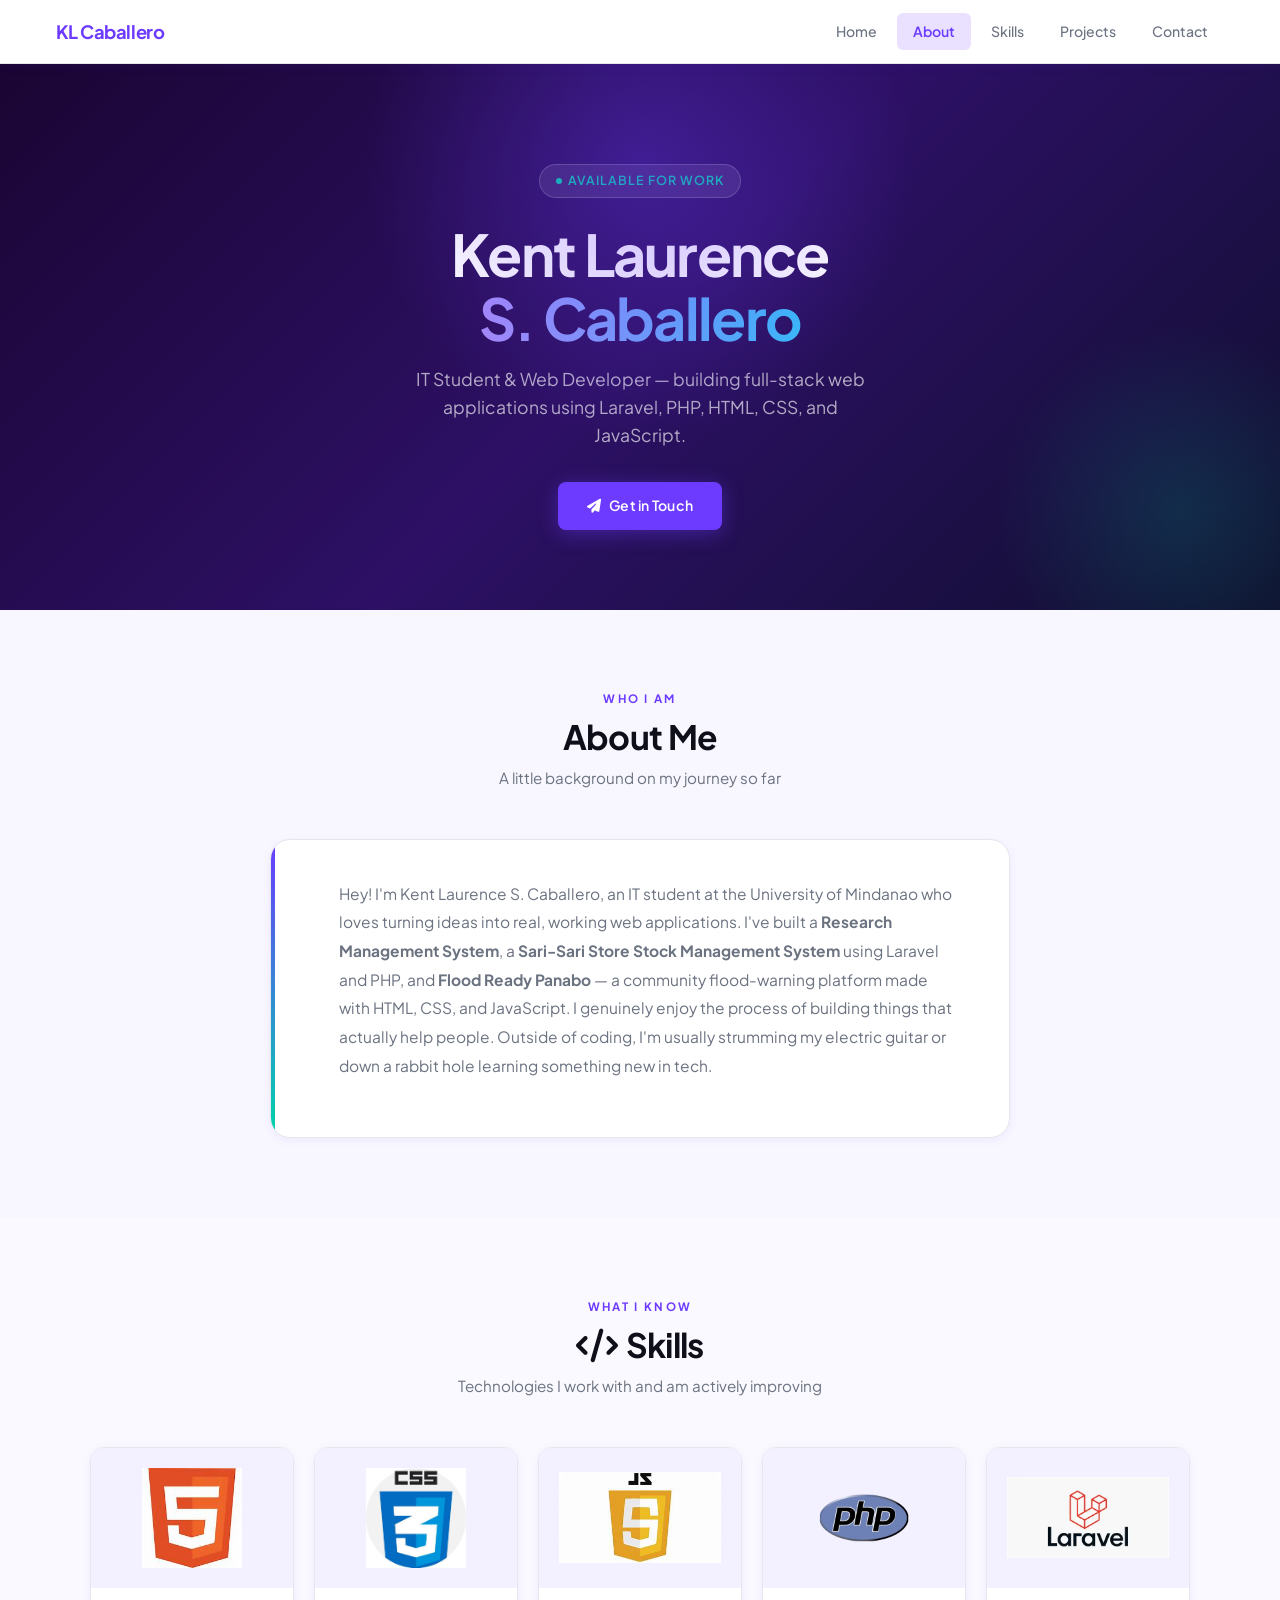
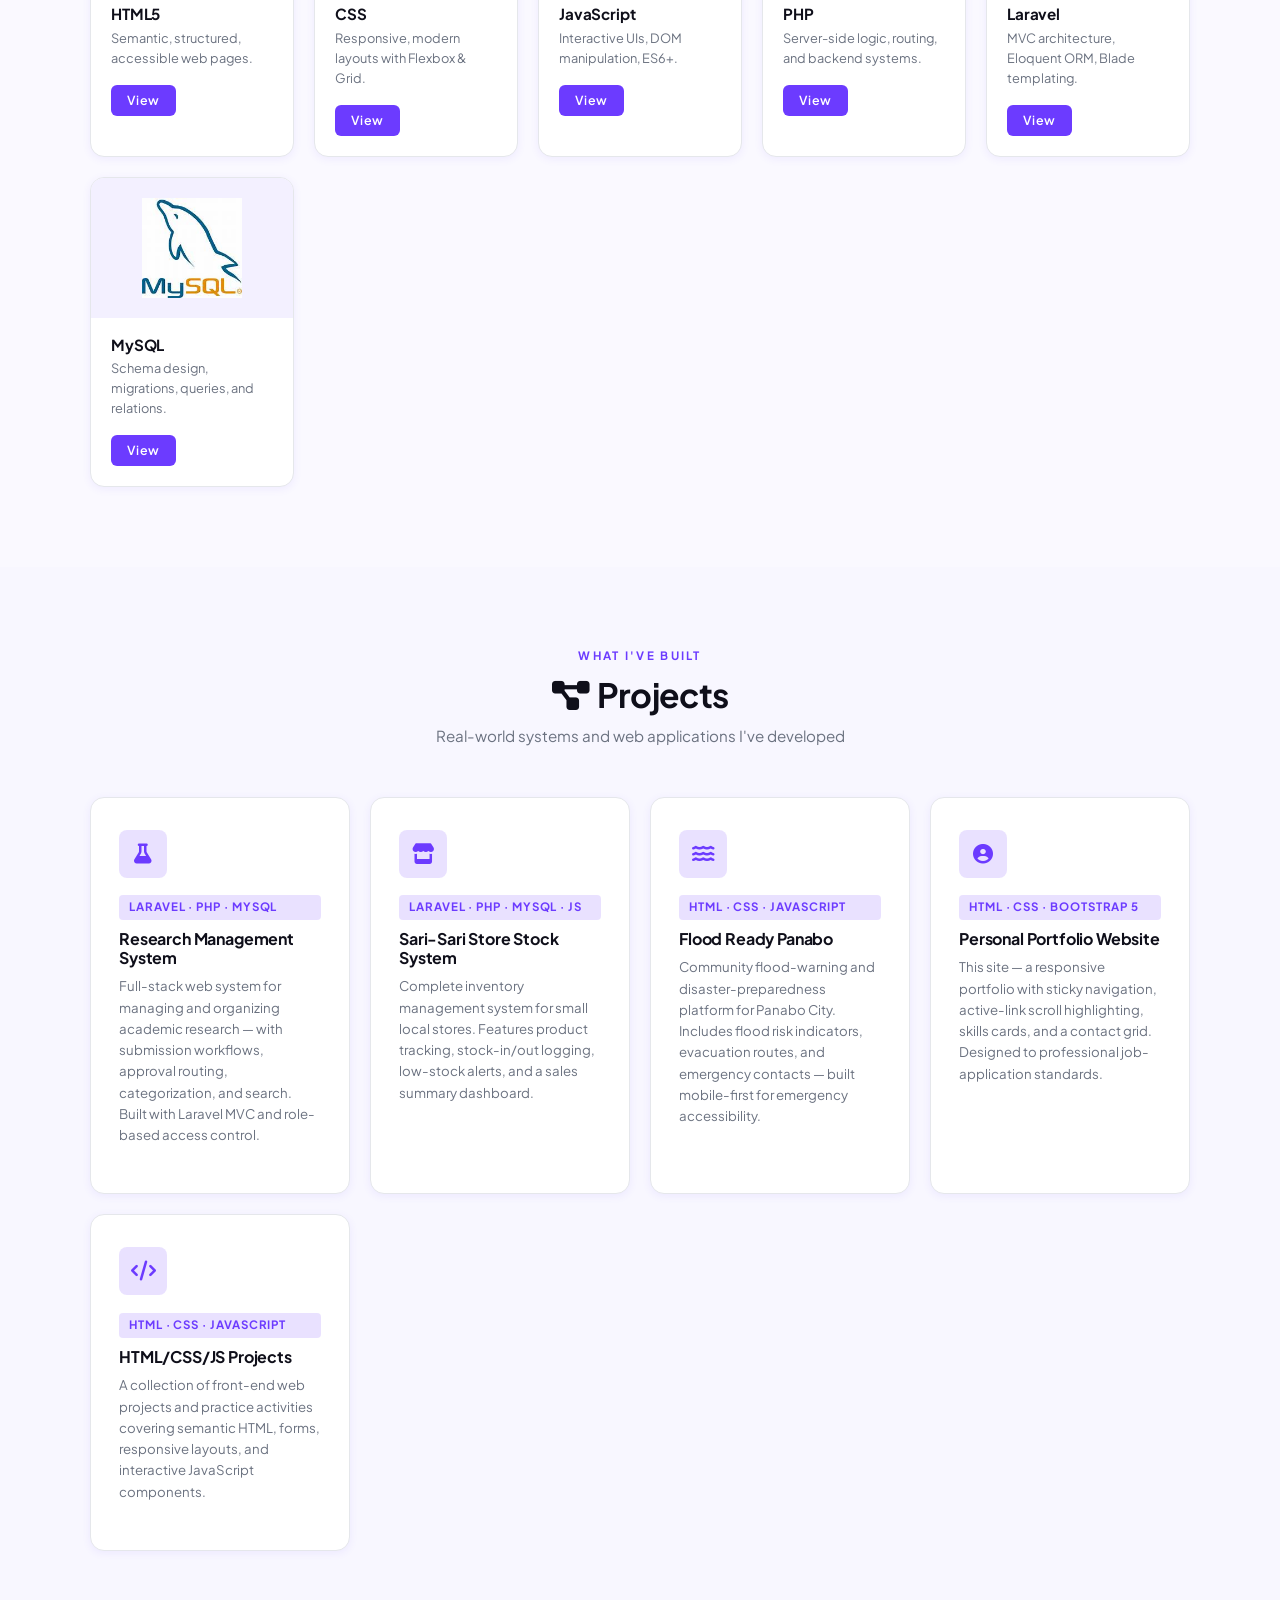
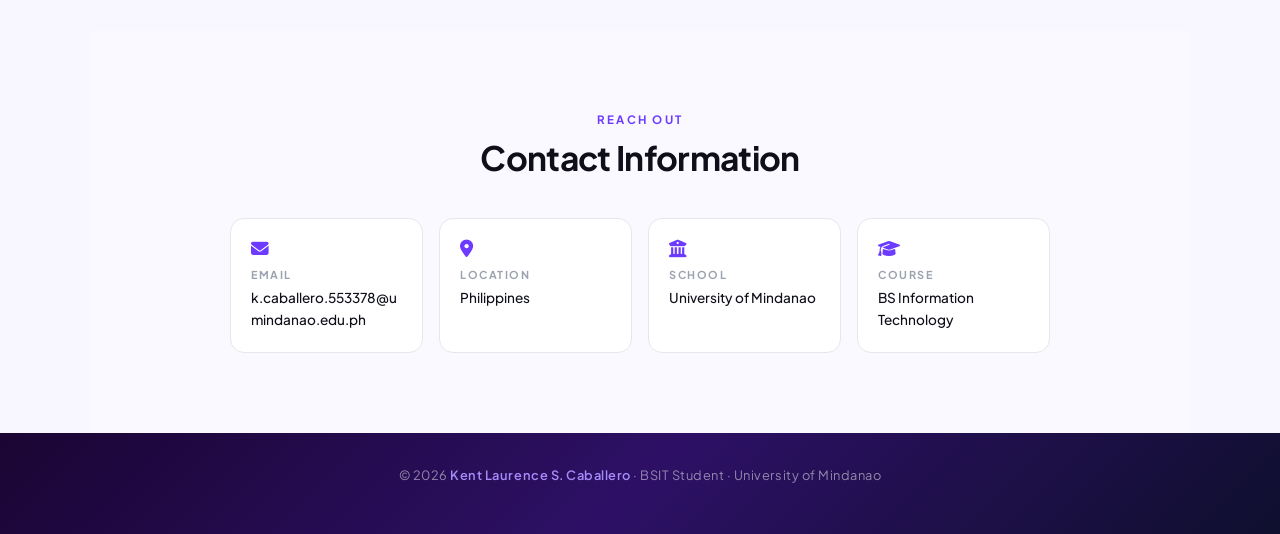
==== Downloads/kent/index.html @ b1253b27 "Rename kent.html to index.html" ====
<!DOCTYPE html>
<html lang="en">
<head>
    <meta charset="UTF-8">
    <meta name="viewport" content="width=device-width, initial-scale=1.0">
    <title>Kent Laurence S. Caballero — Portfolio</title>
    <link href="https://cdn.jsdelivr.net/npm/bootstrap@5.3.8/dist/css/bootstrap.min.css" rel="stylesheet">
    <link rel="stylesheet" href="https://cdnjs.cloudflare.com/ajax/libs/font-awesome/6.5.0/css/all.min.css">
    <link href="https://fonts.googleapis.com/css2?family=Plus+Jakarta+Sans:wght@300;400;500;600;700&display=swap" rel="stylesheet">
    <link rel="stylesheet" href="style.css">
</head>
<body>

<!-- NAVBAR -->
<nav class="navbar navbar-expand-lg">
    <div class="container-fluid px-4">
        <a class="navbar-brand" href="#">KL Caballero</a>
        <button class="navbar-toggler" type="button" data-bs-toggle="collapse" data-bs-target="#navbarNav">
            <span class="navbar-toggler-icon"></span>
        </button>
        <div class="collapse navbar-collapse" id="navbarNav">
            <ul class="navbar-nav ms-auto gap-1">
                <li class="nav-item"><a class="nav-link active" href="#home">Home</a></li>
                <li class="nav-item"><a class="nav-link" href="#about">About</a></li>
                <li class="nav-item"><a class="nav-link" href="#skills">Skills</a></li>
                <li class="nav-item"><a class="nav-link" href="#projects">Projects</a></li>
                <li class="nav-item"><a class="nav-link" href="#contact">Contact</a></li>
            </ul>
        </div>
    </div>
</nav>

<!-- HERO -->
<header class="header" id="home">
    <div class="header-badge">Available for work</div>
    <h1>Kent Laurence<br><span>S. Caballero</span></h1>
    <p>IT Student & Web Developer — building full-stack web applications using Laravel, PHP, HTML, CSS, and JavaScript.</p>
    <a href="#contact" class="header-cta">
        <i class="fas fa-paper-plane"></i> Get in Touch
    </a>
</header>

<!-- ABOUT -->
<section class="about" id="about">
    <span class="section-tag">Who I am</span>
    <h2>About Me</h2>
    <p class="section-sub">A little background on my journey so far</p>
    <div class="about-inner">
        <p>
        Hey! I'm Kent Laurence S. Caballero, an IT student at the University of Mindanao 
        who loves turning ideas into real, working web applications. I've built a 
        <strong>Research Management System</strong>, a <strong>Sari-Sari Store Stock 
        Management System</strong> using Laravel and PHP, and <strong>Flood Ready 
        Panabo</strong> — a community flood-warning platform made with HTML, CSS, and 
        JavaScript. I genuinely enjoy the process of building things that actually help 
        people. Outside of coding, I'm usually strumming my electric guitar or down a 
        rabbit hole learning something new in tech.
        </p>
    </div>
</section>

<!-- SKILLS -->
<section class="skills" id="skills">
    <div class="skills-inner">
        <span class="section-tag">What I know</span>
        <h2><i class="fas fa-code me-2"></i>Skills</h2>
        <p class="section-sub">Technologies I work with and am actively improving</p>

        <div class="card-container">
            <div class="card">
                <img src="OIP.jpg" class="card-img-top" alt="HTML">
                <div class="card-body">
                    <h5 class="card-title">HTML5</h5>
                    <p class="card-text">Semantic, structured, accessible web pages.</p>
                    <a href="#" class="btn btn-primary">View</a>
                </div>
            </div>
            <div class="card">
                <img src="css.jpg" class="card-img-top" alt="CSS">
                <div class="card-body">
                    <h5 class="card-title">CSS</h5>
                    <p class="card-text">Responsive, modern layouts with Flexbox & Grid.</p>
                    <a href="#" class="btn btn-primary">View</a>
                </div>
            </div>
            <div class="card">
                <img src="OIP (1).jpg" class="card-img-top" alt="JavaScript">
                <div class="card-body">
                    <h5 class="card-title">JavaScript</h5>
                    <p class="card-text">Interactive UIs, DOM manipulation, ES6+.</p>
                    <a href="#" class="btn btn-primary">View</a>
                </div>
            </div>
            <div class="card">
                <img src="php.png" class="card-img-top" alt="PHP">
                <div class="card-body">
                    <h5 class="card-title">PHP</h5>
                    <p class="card-text">Server-side logic, routing, and backend systems.</p>
                    <a href="#" class="btn btn-primary">View</a>
                </div>
            </div>
            <div class="card">
                <img src="laravel.webp" class="card-img-top" alt="Laravel">
                <div class="card-body">
                    <h5 class="card-title">Laravel</h5>
                    <p class="card-text">MVC architecture, Eloquent ORM, Blade templating.</p>
                    <a href="#" class="btn btn-primary">View</a>
                </div>
            </div>
            <div class="card">
                <img src="OIP (2).jpg" class="card-img-top" alt="MySQL">
                <div class="card-body">
                    <h5 class="card-title">MySQL</h5>
                    <p class="card-text">Schema design, migrations, queries, and relations.</p>
                    <a href="#" class="btn btn-primary">View</a>
                </div>
            </div>
            </div>
        </div>
    </div>
</section>

<!-- PROJECTS -->
<section class="projects" id="projects">
    <div class="projects-inner">
        <span class="section-tag">What I've built</span>
        <h2><i class="fas fa-project-diagram me-2"></i>Projects</h2>
        <p class="section-sub">Real-world systems and web applications I've developed</p>

        <div class="card-container">

            <div class="card">
                <div class="project-icon"><i class="fas fa-flask"></i></div>
                <div class="project-stack">Laravel · PHP · MySQL</div>
                <h3>Research Management System</h3>
                <p>Full-stack web system for managing and organizing academic research — with submission workflows, approval routing, categorization, and search. Built with Laravel MVC and role-based access control.</p>
            </div>

            <div class="card">
                <div class="project-icon"><i class="fas fa-store"></i></div>
                <div class="project-stack">Laravel · PHP · MySQL · JS</div>
                <h3>Sari-Sari Store Stock System</h3>
                <p>Complete inventory management system for small local stores. Features product tracking, stock-in/out logging, low-stock alerts, and a sales summary dashboard.</p>
            </div>

            <div class="card">
                <div class="project-icon"><i class="fas fa-water"></i></div>
                <div class="project-stack">HTML · CSS · JavaScript</div>
                <h3>Flood Ready Panabo</h3>
                <p>Community flood-warning and disaster-preparedness platform for Panabo City. Includes flood risk indicators, evacuation routes, and emergency contacts — built mobile-first for emergency accessibility.</p>
            </div>

            <div class="card">
                <div class="project-icon"><i class="fas fa-user-circle"></i></div>
                <div class="project-stack">HTML · CSS · Bootstrap 5</div>
                <h3>Personal Portfolio Website</h3>
                <p>This site — a responsive portfolio with sticky navigation, active-link scroll highlighting, skills cards, and a contact grid. Designed to professional job-application standards.</p>
            </div>

            <div class="card">
                <div class="project-icon"><i class="fas fa-code"></i></div>
                <div class="project-stack">HTML · CSS · JavaScript</div>
                <h3>HTML/CSS/JS Projects</h3>
                <p>A collection of front-end web projects and practice activities covering semantic HTML, forms, responsive layouts, and interactive JavaScript components.</p>
            </div>

        </div>
    </div>
</section>

<!-- CONTACT -->
<section class="contact" id="contact">
    <span class="section-tag">Reach out</span>
    <h2>Contact Information</h2>
    <p class="section-sub">Open to part-time and entry-level web development opportunities</p>

    <div class="contact-grid">
        <div class="contact-item">
            <i class="fas fa-envelope"></i>
            <div class="contact-label">Email</div>
            <div class="contact-value">k.caballero.553378@umindanao.edu.ph</div>
        </div>
        <div class="contact-item">
            <i class="fas fa-map-marker-alt"></i>
            <div class="contact-label">Location</div>
            <div class="contact-value">Philippines</div>
        </div>
        <div class="contact-item">
            <i class="fas fa-university"></i>
            <div class="contact-label">School</div>
            <div class="contact-value">University of Mindanao</div>
        </div>
        <div class="contact-item">
            <i class="fas fa-graduation-cap"></i>
            <div class="contact-label">Course</div>
            <div class="contact-value">BS Information Technology</div>
        </div>
    </div>
</section>

<!-- FOOTER -->
<footer class="footer">
    <p>© 2026 <span>Kent Laurence S. Caballero</span> · BSIT Student · University of Mindanao</p>
</footer>

<script src="https://cdn.jsdelivr.net/npm/bootstrap@5.3.8/dist/js/bootstrap.bundle.min.js"></script>
<script>
    const sections = document.querySelectorAll('section[id], header[id]');
    const navLinks = document.querySelectorAll('.nav-link');
    const observer = new IntersectionObserver((entries) => {
        entries.forEach(entry => {
            if (entry.isIntersecting) {
                navLinks.forEach(link => {
                    link.classList.remove('active');
                    if (link.getAttribute('href') === '#' + entry.target.id) link.classList.add('active');
                });
            }
        });
    }, { threshold: 0.4 });
    sections.forEach(s => observer.observe(s));
    navLinks.forEach(link => {
        link.addEventListener('click', () => {
            navLinks.forEach(l => l.classList.remove('active'));
            link.classList.add('active');
        });
    });
</script>
</body>
</html>
---- Downloads/kent/style.css ----
@import url('https://fonts.googleapis.com/css2?family=Plus+Jakarta+Sans:wght@300;400;500;600;700&display=swap');

*, *::before, *::after {
    margin: 0;
    padding: 0;
    box-sizing: border-box;
}

:root {
    --primary:       #6c3bff;
    --primary-dark:  #4f1fe8;
    --primary-glow:  rgba(108, 59, 255, 0.15);
    --accent:        #00d4aa;
    --text:          #0f0f1a;
    --text-muted:    #6b7280;
    --text-light:    #9ca3af;
    --bg:            #f8f7ff;
    --bg2:           #ffffff;
    --card-bg:       #ffffff;
    --border:        #e5e7eb;
    --border-hover:  #c4b5fd;
    --radius-sm:     8px;
    --radius-md:     14px;
    --radius-lg:     20px;
    --shadow-sm:     0 2px 8px rgba(108,59,255,0.08);
    --shadow-md:     0 8px 28px rgba(108,59,255,0.13);
    --shadow-lg:     0 20px 50px rgba(108,59,255,0.18);
    --transition:    0.25s cubic-bezier(0.4,0,0.2,1);
    --font:          'Plus Jakarta Sans', Arial, sans-serif;
}

body {
    font-family: var(--font);
    background: var(--bg);
    color: var(--text);
    line-height: 1.6;
}

/* ================================
   NAVBAR
================================ */
.navbar {
    background: rgba(255,255,255,0.92) !important;
    backdrop-filter: blur(14px);
    -webkit-backdrop-filter: blur(14px);
    border-bottom: 1px solid var(--border);
    padding: 0.75rem 2rem;
    position: sticky;
    top: 0;
    z-index: 999;
    box-shadow: 0 2px 12px rgba(108,59,255,0.06);
}

.navbar-brand {
    font-weight: 700;
    font-size: 1.15rem;
    color: var(--primary) !important;
    letter-spacing: -0.02em;
}

.nav-link {
    font-size: 0.88rem;
    font-weight: 500;
    color: var(--text-muted) !important;
    padding: 0.45rem 1rem !important;
    border-radius: 6px;
    transition: background var(--transition), color var(--transition);
    position: relative;
}

.nav-link:hover {
    color: var(--primary) !important;
    background: var(--primary-glow);
}

/* Active highlight */
.nav-link.active {
    color: var(--primary) !important;
    background: var(--primary-glow) !important;
    font-weight: 600;
}

/* ================================
   HEADER / HERO
================================ */
.header {
    background: linear-gradient(135deg, #1a0533 0%, #2d1065 50%, #0f0f2e 100%);
    color: white;
    text-align: center;
    padding: 100px 20px 80px;
    position: relative;
    overflow: hidden;
}

.header::before {
    content: '';
    position: absolute;
    width: 600px; height: 600px;
    background: radial-gradient(circle, rgba(108,59,255,0.35) 0%, transparent 65%);
    top: -200px; left: 50%; transform: translateX(-50%);
    pointer-events: none;
}

.header::after {
    content: '';
    position: absolute;
    width: 400px; height: 400px;
    background: radial-gradient(circle, rgba(0,212,170,0.15) 0%, transparent 65%);
    bottom: -100px; right: -100px;
    pointer-events: none;
}

.header-badge {
    display: inline-flex;
    align-items: center;
    gap: 6px;
    background: rgba(255,255,255,0.1);
    border: 1px solid rgba(255,255,255,0.2);
    padding: 6px 16px;
    border-radius: 20px;
    font-size: 0.78rem;
    letter-spacing: 0.08em;
    text-transform: uppercase;
    color: var(--accent);
    margin-bottom: 1.5rem;
    font-weight: 600;
}

.header-badge::before {
    content: '';
    width: 6px; height: 6px;
    background: var(--accent);
    border-radius: 50%;
}

.header h1 {
    font-size: clamp(2.2rem, 5vw, 3.6rem);
    font-weight: 700;
    letter-spacing: -0.03em;
    line-height: 1.1;
    margin-bottom: 1rem;
}

.header h1 span {
    background: linear-gradient(90deg, #a78bfa, #38bdf8);
    -webkit-background-clip: text;
    -webkit-text-fill-color: transparent;
    background-clip: text;
}

.header p {
    font-size: 1.1rem;
    color: rgba(255,255,255,0.65);
    max-width: 480px;
    margin: 0 auto 2rem;
}

.header-cta {
    display: inline-flex;
    align-items: center;
    gap: 8px;
    background: var(--primary);
    color: white;
    padding: 0.8rem 1.8rem;
    border-radius: var(--radius-sm);
    font-size: 0.88rem;
    font-weight: 600;
    text-decoration: none;
    letter-spacing: 0.02em;
    transition: transform var(--transition), box-shadow var(--transition), background var(--transition);
    box-shadow: 0 4px 20px rgba(108,59,255,0.4);
}

.header-cta:hover {
    background: var(--primary-dark);
    transform: translateY(-2px);
    box-shadow: 0 8px 30px rgba(108,59,255,0.5);
    color: white;
}

/* ================================
   SECTIONS SHARED
================================ */
section {
    padding: 80px 40px;
    max-width: 1100px;
    margin: 0 auto;
}

section h2 {
    text-align: center;
    margin-bottom: 10px;
    color: var(--text);
    font-size: clamp(1.6rem, 3vw, 2.1rem);
    font-weight: 700;
    letter-spacing: -0.02em;
}

.section-sub {
    text-align: center;
    color: var(--text-muted);
    font-size: 0.95rem;
    margin-bottom: 3rem;
}

.section-tag {
    display: block;
    text-align: center;
    font-size: 0.72rem;
    font-weight: 700;
    letter-spacing: 0.2em;
    text-transform: uppercase;
    color: var(--primary);
    margin-bottom: 0.5rem;
}

/* ================================
   ABOUT
================================ */
.about {
    background: var(--bg);
}

.about-inner {
    max-width: 740px;
    margin: 0 auto;
    background: var(--card-bg);
    border: 1px solid var(--border);
    border-radius: var(--radius-lg);
    padding: 2.5rem 3rem;
    box-shadow: var(--shadow-sm);
    position: relative;
    overflow: hidden;
}

.about-inner::before {
    content: '';
    position: absolute;
    top: 0; left: 0;
    width: 4px; height: 100%;
    background: linear-gradient(180deg, var(--primary), var(--accent));
    border-radius: 4px 0 0 4px;
}

.about-inner p {
    text-align: left;
    font-size: 0.97rem;
    color: var(--text-muted);
    line-height: 1.85;
    padding-left: 1.25rem;
}

/* ================================
   SKILLS
================================ */
.skills {
    background: #faf9ff;
    max-width: 100%;
    padding: 80px 60px;
}

.skills-inner {
    max-width: 1100px;
    margin: 0 auto;
}

.card-container {
    display: grid;
    grid-template-columns: repeat(auto-fit, minmax(200px, 1fr));
    gap: 1.25rem;
}

.card {
    width: auto;
    border-radius: var(--radius-md);
    overflow: hidden;
    background: var(--card-bg);
    border: 1px solid var(--border);
    box-shadow: var(--shadow-sm);
    transition: transform var(--transition), box-shadow var(--transition), border-color var(--transition);
}

.card:hover {
    transform: translateY(-6px);
    box-shadow: var(--shadow-md);
    border-color: var(--border-hover);
}

.card-img-top {
    height: 140px;
    object-fit: contain;
    padding: 20px;
    background: #f3f0ff;
    width: 100%;
}

.card-body {
    padding: 1.1rem 1.25rem 1.25rem;
}

.card-title {
    font-size: 0.95rem;
    font-weight: 700;
    color: var(--text);
    margin-bottom: 0.35rem;
    letter-spacing: -0.01em;
}

.card-text {
    font-size: 0.8rem;
    color: var(--text-muted);
    line-height: 1.55;
    margin-bottom: 1rem;
}

.btn-primary {
    background: var(--primary) !important;
    border: none !important;
    border-radius: 6px !important;
    font-size: 0.78rem;
    font-weight: 600;
    padding: 0.4rem 1rem !important;
    letter-spacing: 0.03em;
    transition: opacity var(--transition), transform var(--transition);
}

.btn-primary:hover {
    opacity: 0.88;
    transform: translateY(-1px);
}

/* ================================
   PROJECTS
================================ */
.projects {
    background: var(--bg);
    max-width: 100%;
    padding: 80px 60px;
}

.projects-inner {
    max-width: 1100px;
    margin: 0 auto;
}

.projects .card-container {
    grid-template-columns: repeat(auto-fit, minmax(260px, 1fr));
}

.projects .card {
    padding: 2rem 1.75rem;
    text-align: left;
    color: var(--text);
    position: relative;
    overflow: hidden;
}

.projects .card::after {
    content: '';
    position: absolute;
    bottom: 0; left: 0; right: 0;
    height: 3px;
    background: linear-gradient(90deg, var(--primary), var(--accent));
    transform: scaleX(0);
    transform-origin: left;
    transition: transform 0.35s ease;
}

.projects .card:hover::after {
    transform: scaleX(1);
}

.project-icon {
    width: 48px; height: 48px;
    background: var(--primary-glow);
    border-radius: var(--radius-sm);
    display: flex; align-items: center; justify-content: center;
    margin-bottom: 1.1rem;
    color: var(--primary);
    font-size: 1.25rem;
}

.projects .card h3 {
    font-size: 1rem;
    font-weight: 700;
    color: var(--text);
    margin-bottom: 0.5rem;
    letter-spacing: -0.01em;
}

.projects .card p {
    font-size: 0.83rem;
    color: var(--text-muted);
    line-height: 1.6;
}

/* ================================
   CONTACT
================================ */
.contact {
    background: #faf9ff;
}

.contact-grid {
    display: grid;
    grid-template-columns: repeat(auto-fit, minmax(180px, 1fr));
    gap: 1rem;
    margin-top: 2.5rem;
    max-width: 820px;
    margin-left: auto;
    margin-right: auto;
}

.contact-item {
    background: var(--card-bg);
    border: 1px solid var(--border);
    border-radius: var(--radius-md);
    padding: 1.35rem 1.25rem;
    transition: border-color var(--transition), box-shadow var(--transition);
}

.contact-item:hover {
    border-color: var(--border-hover);
    box-shadow: var(--shadow-sm);
}

.contact-item i {
    color: var(--primary);
    font-size: 1.1rem;
    margin-bottom: 0.5rem;
    display: block;
}

.contact-label {
    font-size: 0.68rem;
    font-weight: 700;
    letter-spacing: 0.14em;
    text-transform: uppercase;
    color: var(--text-light);
    margin-bottom: 0.25rem;
}

.contact-value {
    font-size: 0.85rem;
    color: var(--text);
    font-weight: 500;
    word-break: break-word;
}

/* hide old contact <p> tags */
.contact > p {
    display: none;
}

/* ================================
   FOOTER
================================ */
.footer {
    background: linear-gradient(135deg, #1a0533 0%, #2d1065 50%, #0f0f2e 100%);
    color: rgba(255,255,255,0.5);
    text-align: center;
    padding: 2rem;
    margin-top: 0;
    font-size: 0.8rem;
    letter-spacing: 0.04em;
}

.footer span {
    color: #a78bfa;
    font-weight: 600;
}

/* ================================
   RESPONSIVE
================================ */
@media (max-width: 768px) {
    section { padding: 60px 20px; }
    .skills, .projects { padding: 60px 20px; }
    .about-inner { padding: 2rem 1.5rem; }
    .navbar { padding: 0.75rem 1rem; }
    .header { padding: 70px 20px 60px; }
}

/* Project stack badge */
.project-stack {
    display: inline-block;
    font-size: 0.72rem;
    font-weight: 700;
    letter-spacing: 0.08em;
    text-transform: uppercase;
    color: var(--primary);
    background: var(--primary-glow);
    padding: 3px 10px;
    border-radius: 4px;
    margin-bottom: 0.6rem;
}
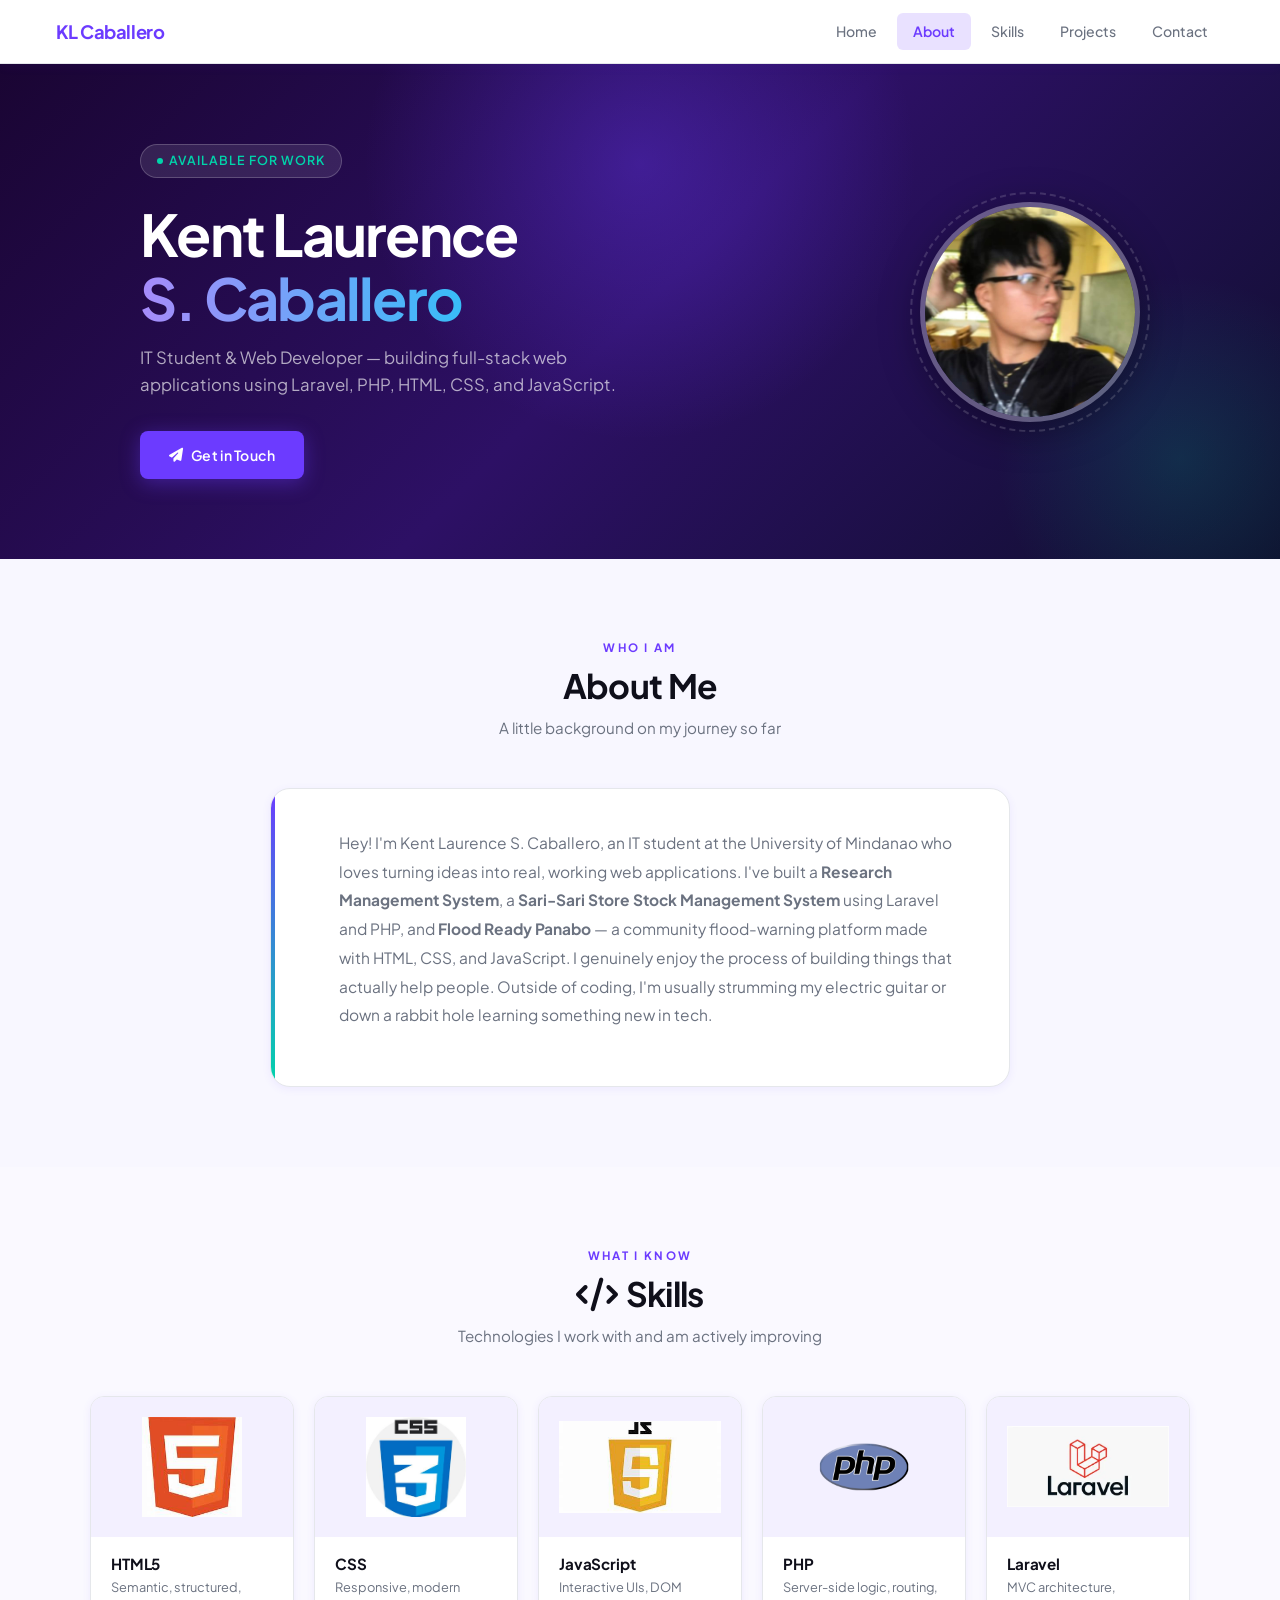
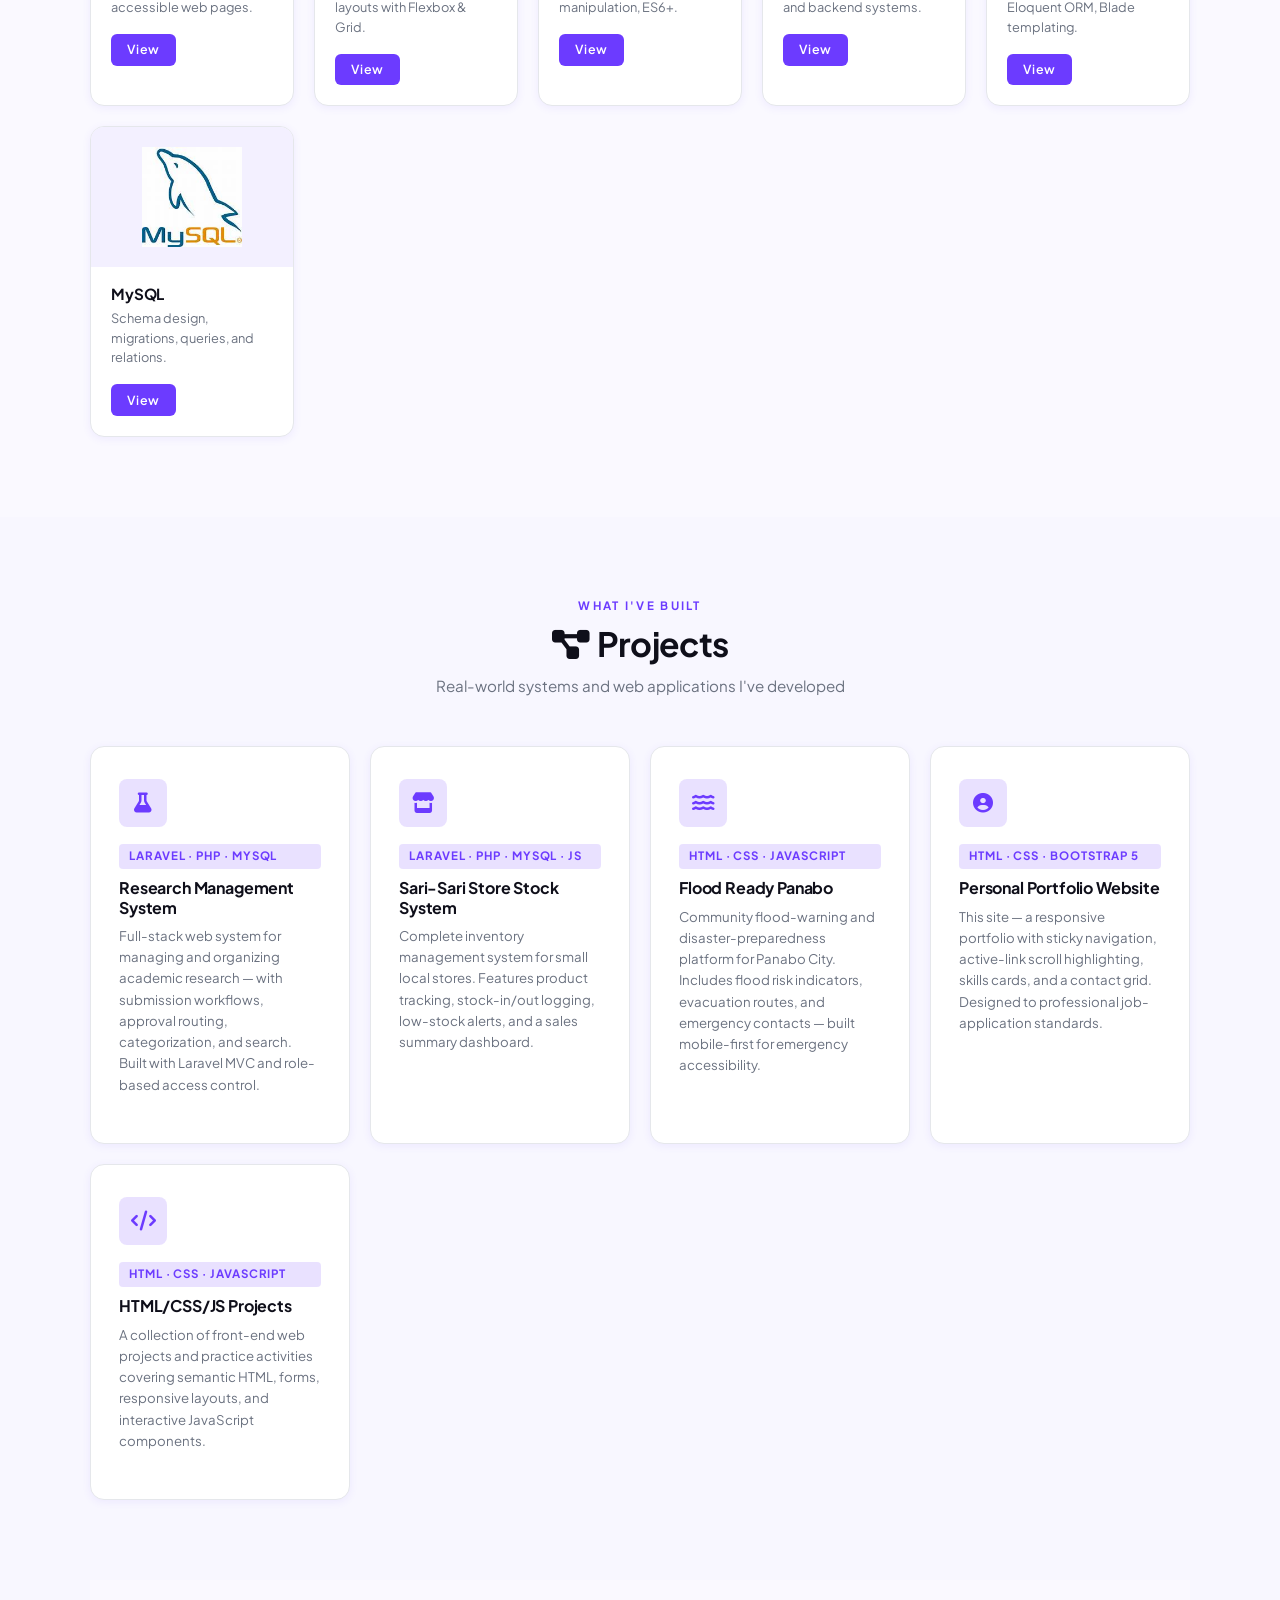
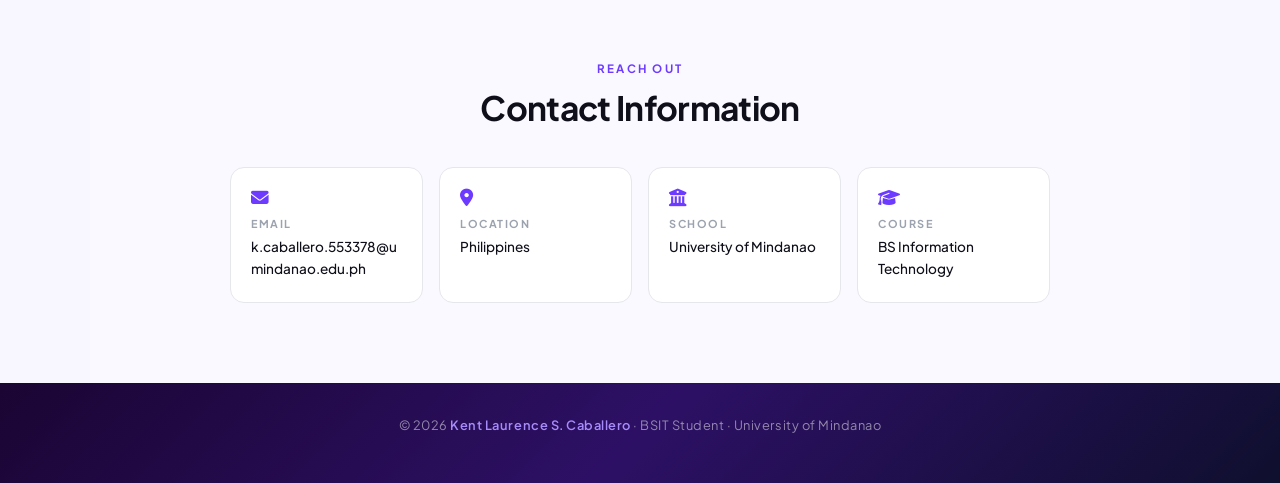
==== commit 869f935b: "added profile picture" ====
--- a/Downloads/kent/index.html
+++ b/Downloads/kent/index.html
@@ -32,12 +32,19 @@
 
 <!-- HERO -->
 <header class="header" id="home">
-    <div class="header-badge">Available for work</div>
-    <h1>Kent Laurence<br><span>S. Caballero</span></h1>
-    <p>IT Student & Web Developer — building full-stack web applications using Laravel, PHP, HTML, CSS, and JavaScript.</p>
-    <a href="#contact" class="header-cta">
-        <i class="fas fa-paper-plane"></i> Get in Touch
-    </a>
+    <div class="header-content">
+        <div class="header-text">
+            <div class="header-badge">Available for work</div>
+            <h1>Kent Laurence<br><span>S. Caballero</span></h1>
+            <p>IT Student & Web Developer — building full-stack web applications using Laravel, PHP, HTML, CSS, and JavaScript.</p>
+            <a href="#contact" class="header-cta">
+                <i class="fas fa-paper-plane"></i> Get in Touch
+            </a>
+        </div>
+        <div class="header-photo">
+            <img src="mypicture.jpg" alt="Kent Laurence S. Caballero">
+        </div>
+    </div>
 </header>
 
 <!-- ABOUT -->
--- a/Downloads/kent/style.css
+++ b/Downloads/kent/style.css
@@ -73,7 +73,6 @@
     background: var(--primary-glow);
 }
 
-/* Active highlight */
 .nav-link.active {
     color: var(--primary) !important;
     background: var(--primary-glow) !important;
@@ -86,8 +85,7 @@
 .header {
     background: linear-gradient(135deg, #1a0533 0%, #2d1065 50%, #0f0f2e 100%);
     color: white;
-    text-align: center;
-    padding: 100px 20px 80px;
+    padding: 80px 60px;
     position: relative;
     overflow: hidden;
 }
@@ -108,6 +106,43 @@
     background: radial-gradient(circle, rgba(0,212,170,0.15) 0%, transparent 65%);
     bottom: -100px; right: -100px;
     pointer-events: none;
+}
+
+/* Layout: text left, photo right */
+.header-content {
+    display: flex;
+    align-items: center;
+    justify-content: space-between;
+    gap: 3rem;
+    position: relative;
+    z-index: 1;
+    max-width: 1000px;
+    margin: 0 auto;
+}
+
+.header-text {
+    flex: 1;
+    min-width: 280px;
+    max-width: 520px;
+}
+
+.header-photo {
+    width: 220px;
+    height: 220px;
+    border-radius: 50%;
+    border: 5px solid rgba(255,255,255,0.25);
+    outline: 2px dashed rgba(255,255,255,0.15);
+    outline-offset: 8px;
+    overflow: hidden;
+    flex-shrink: 0;
+    box-shadow: 0 8px 40px rgba(0,0,0,0.4);
+    background: rgba(255,255,255,0.08);
+}
+
+.header-photo img {
+    width: 100%;
+    height: 100%;
+    object-fit: cover;
 }
 
 .header-badge {
@@ -149,10 +184,10 @@
 }
 
 .header p {
-    font-size: 1.1rem;
+    font-size: 1.05rem;
     color: rgba(255,255,255,0.65);
     max-width: 480px;
-    margin: 0 auto 2rem;
+    margin: 0 0 2rem;
 }
 
 .header-cta {
@@ -380,6 +415,19 @@
     font-size: 1.25rem;
 }
 
+.project-stack {
+    display: inline-block;
+    font-size: 0.72rem;
+    font-weight: 700;
+    letter-spacing: 0.08em;
+    text-transform: uppercase;
+    color: var(--primary);
+    background: var(--primary-glow);
+    padding: 3px 10px;
+    border-radius: 4px;
+    margin-bottom: 0.6rem;
+}
+
 .projects .card h3 {
     font-size: 1rem;
     font-weight: 700;
@@ -447,7 +495,6 @@
     word-break: break-word;
 }
 
-/* hide old contact <p> tags */
 .contact > p {
     display: none;
 }
@@ -471,26 +518,66 @@
 }
 
 /* ================================
+   AUTH (design.css)
+================================ */
+.auth-bg {
+    min-height: 100vh;
+    background: linear-gradient(135deg, #0d6efd, #6610f2);
+}
+
+.auth-card {
+    border-radius: 15px;
+    box-shadow: 0 20px 45px rgba(0, 0, 0, 0.2);
+    animation: fadeIn 0.8s ease;
+}
+
+.auth-card h2 {
+    font-weight: 700;
+}
+
+.auth-card .form-control {
+    border-radius: 10px;
+    padding: 12px;
+}
+
+.auth-card .btn {
+    border-radius: 10px;
+    font-weight: 600;
+    padding: 10px;
+}
+
+.auth-card .btn-primary {
+    background: linear-gradient(135deg, #0d6efd, #6610f2);
+    border: none;
+}
+
+.btn-success {
+    background: linear-gradient(135deg, #198754, #20c997);
+    border: none;
+}
+
+@keyframes fadeIn {
+    from { opacity: 0; transform: translateY(20px); }
+    to   { opacity: 1; transform: translateY(0); }
+}
+
+/* ================================
    RESPONSIVE
 ================================ */
 @media (max-width: 768px) {
+    .header { padding: 60px 20px; }
+    .header-content {
+        flex-direction: column-reverse;
+        align-items: center;
+        text-align: center;
+    }
+    .header-photo {
+        width: 160px;
+        height: 160px;
+    }
+    .header p { margin: 0 auto 2rem; }
     section { padding: 60px 20px; }
     .skills, .projects { padding: 60px 20px; }
     .about-inner { padding: 2rem 1.5rem; }
     .navbar { padding: 0.75rem 1rem; }
-    .header { padding: 70px 20px 60px; }
-}
-
-/* Project stack badge */
-.project-stack {
-    display: inline-block;
-    font-size: 0.72rem;
-    font-weight: 700;
-    letter-spacing: 0.08em;
-    text-transform: uppercase;
-    color: var(--primary);
-    background: var(--primary-glow);
-    padding: 3px 10px;
-    border-radius: 4px;
-    margin-bottom: 0.6rem;
 }
